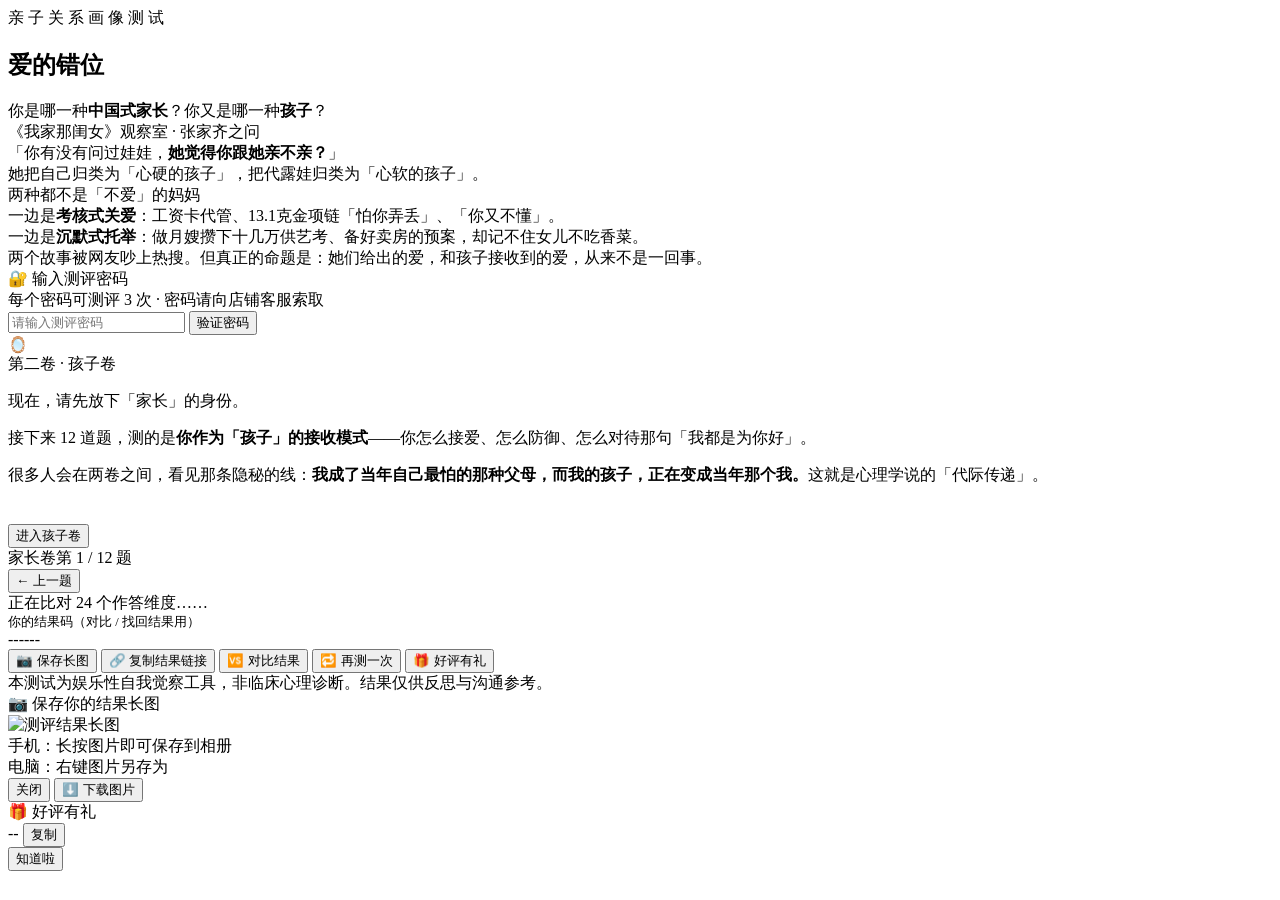
==== index.html @ 981df576 "Add files via upload" ====
<!DOCTYPE html>
<html lang="zh-CN">
<head>
<meta charset="UTF-8" />
<meta name="viewport" content="width=device-width, initial-scale=1, viewport-fit=cover" />
<meta name="description" content="爱的错位：你是哪一种中国式家长？你又是哪一种孩子？24道题，测出你家爱的方式与接收方式之间的错位。" />
<title>爱的错位 · 你是哪一种中国式家长？</title>
<link rel="stylesheet" href="./css/style.css" />
</head>
<body>
<div id="app">

  <!-- ============ 第一屏：密码门 ============ -->
  <section class="screen on" id="s-gate">
    <div class="hero-eyebrow serif">亲 子 关 系 画 像 测 试</div>
    <h1 class="hero-title serif">爱的错位</h1>
    <div class="hero-sub">你是哪一种<b>中国式家长</b>？你又是哪一种<b>孩子</b>？</div>
    <div class="hero-divider"></div>

    <div class="quote-card">
      <div class="who">《我家那闺女》观察室 · 张家齐之问</div>
      <div class="what">「你有没有问过娃娃，<b>她觉得你跟她亲不亲？</b>」</div>
      <div class="note">她把自己归类为「心硬的孩子」，把代露娃归类为「心软的孩子」。</div>
    </div>
    <div class="quote-card">
      <div class="who">两种都不是「不爱」的妈妈</div>
      <div class="what">一边是<b>考核式关爱</b>：工资卡代管、13.1克金项链「怕你弄丢」、「你又不懂」。<br>
      一边是<b>沉默式托举</b>：做月嫂攒下十几万供艺考、备好卖房的预案，却记不住女儿不吃香菜。</div>
      <div class="note">两个故事被网友吵上热搜。但真正的命题是：她们给出的爱，和孩子接收到的爱，从来不是一回事。</div>
    </div>

    <!-- 密码输入态 -->
    <div class="gate-box" id="gate-input">
      <div class="gate-title">🔐 输入测评密码</div>
      <div class="gate-tip">每个密码可测评 3 次 · 密码请向店铺客服索取</div>
      <input class="pwd-input" id="pwd" maxlength="20" placeholder="请输入测评密码" autocomplete="off" />
      <button class="btn btn-main" id="btn-verify">验证密码</button>
      <div class="gate-msg" id="gate-msg"></div>
    </div>

    <!-- 模式选择态（验证通过后显示） -->
    <div class="gate-box" id="gate-mode" style="display:none">
      <div class="gate-title">✅ 密码验证通过</div>
      <div class="gate-tip">选择测评模式，然后开始答题</div>
      <div class="mode-cards" id="mode-cards">
        <div class="mode-card sel" data-mode="both">
          <div class="mt">🧑‍🤝‍🧑 双卷都测（推荐）</div>
          <div class="md">家长卷 12 题 + 孩子卷 12 题，共 24 题，生成错位组合报告</div>
        </div>
        <div class="mode-card" data-mode="parent">
          <div class="mt">🫖 只测家长卷</div>
          <div class="md">12 题，测你「给出爱」的模式</div>
        </div>
        <div class="mode-card" data-mode="child">
          <div class="mt">🪨 只测孩子卷</div>
          <div class="md">12 题，测你「接收爱」的模式</div>
        </div>
      </div>
      <div><span class="remain-pill" id="remain-pill">本密码还可测 3 次</span></div>
      <button class="btn btn-main" id="btn-start">开始测评</button>
      <button class="btn btn-ghost btn-sm" id="btn-switch">换个密码</button>
    </div>
  </section>

  <!-- ============ 两卷之间的过渡 ============ -->
  <section class="screen" id="s-mid">
    <div class="mid-card">
      <div class="mid-emoji">🪞</div>
      <div class="mid-title serif">第二卷 · 孩子卷</div>
      <div class="mid-text">
        <p>现在，请先放下「家长」的身份。</p>
        <p>接下来 12 道题，测的是<b>你作为「孩子」的接收模式</b>——你怎么接爱、怎么防御、怎么对待那句「我都是为你好」。</p>
        <p>很多人会在两卷之间，看见那条隐秘的线：<b>我成了当年自己最怕的那种父母，而我的孩子，正在变成当年那个我。</b>这就是心理学说的「代际传递」。</p>
      </div>
      <button class="btn btn-main" style="margin-top:22px" onclick="App.resumeChild()">进入孩子卷</button>
    </div>
  </section>

  <!-- ============ 答题 ============ -->
  <section class="screen" id="s-quiz">
    <div class="pbar"><div class="pfill" id="pfill"></div></div>
    <div class="pmeta"><span id="pvol">家长卷</span><span id="pnum">第 1 / 12 题</span></div>
    <div class="q-scene" id="qscene"></div>
    <div id="qopts"></div>
    <button class="qback" id="qback" onclick="App.goBack()">← 上一题</button>
  </section>

  <!-- ============ 加载 ============ -->
  <section class="screen" id="s-loading">
    <div class="mid-card">
      <div class="spinner"></div>
      <div class="load-step" id="loadstep">正在比对 24 个作答维度……</div>
    </div>
  </section>

  <!-- ============ 结果 ============ -->
  <section class="screen" id="s-result">
    <!-- 长图捕获区 -->
    <div id="capture"></div>
    <!-- 操作区（不进入长图） -->
    <div class="no-capture">
      <div class="result-code-box">
        <div style="font-size:12.5px;color:var(--ink3)">你的结果码（对比 / 找回结果用）</div>
        <div class="result-code" id="result-code">------</div>
      </div>
      <div class="action-grid">
        <button class="btn btn-main" id="btn-save-img">📷 保存长图</button>
        <button class="btn btn-gold" id="btn-copy-link">🔗 复制结果链接</button>
        <button class="btn btn-ghost" id="btn-compare">🆚 对比结果</button>
        <button class="btn btn-ghost" id="btn-retest">🔁 再测一次</button>
        <button class="btn btn-main wide" id="btn-review">🎁 好评有礼</button>
      </div>
      <div class="foot">本测试为娱乐性自我觉察工具，非临床心理诊断。结果仅供反思与沟通参考。</div>
    </div>
  </section>

</div>

<!-- ============ 长图弹窗 ============ -->
<div class="modal-mask" id="img-modal">
  <div class="modal">
    <div class="modal-title">📷 保存你的结果长图</div>
    <div class="img-wrap"><img id="img-out" alt="测评结果长图" /></div>
    <div class="img-hint" id="img-hint">手机：长按图片即可保存到相册<br>电脑：右键图片另存为</div>
    <div class="btn-row">
      <button class="btn btn-ghost" onclick="App.closeModal('img-modal')">关闭</button>
      <button class="btn btn-main" id="btn-download-img">⬇️ 下载图片</button>
    </div>
  </div>
</div>

<!-- ============ 好评有礼弹窗 ============ -->
<div class="modal-mask" id="review-modal">
  <div class="modal">
    <div class="modal-title">🎁 好评有礼</div>
    <div class="modal-body" id="review-body"></div>
    <div class="copy-line">
      <span class="v" id="review-service">--</span>
      <button class="btn btn-gold btn-sm" style="margin-top:0;flex:none" id="btn-copy-service">复制</button>
    </div>
    <div class="btn-row">
      <button class="btn btn-ghost" onclick="App.closeModal('review-modal')">知道啦</button>
    </div>
  </div>
</div>

<div class="cfg-warn" id="cfg-warn" style="display:none">
  ⚠️ 网站尚未配置 Supabase：请编辑 <b>supabase-config.js</b>，填入你的项目 URL 和 anon key
</div>
<div class="toast" id="toast"></div>

<script src="./vendor/supabase.js"></script>
<script src="./supabase-config.js"></script>
<script src="./js/data.js"></script>
<script src="./js/render.js"></script>
<script src="./js/api.js"></script>
<script src="./js/app.js"></script>
</body>
</html>
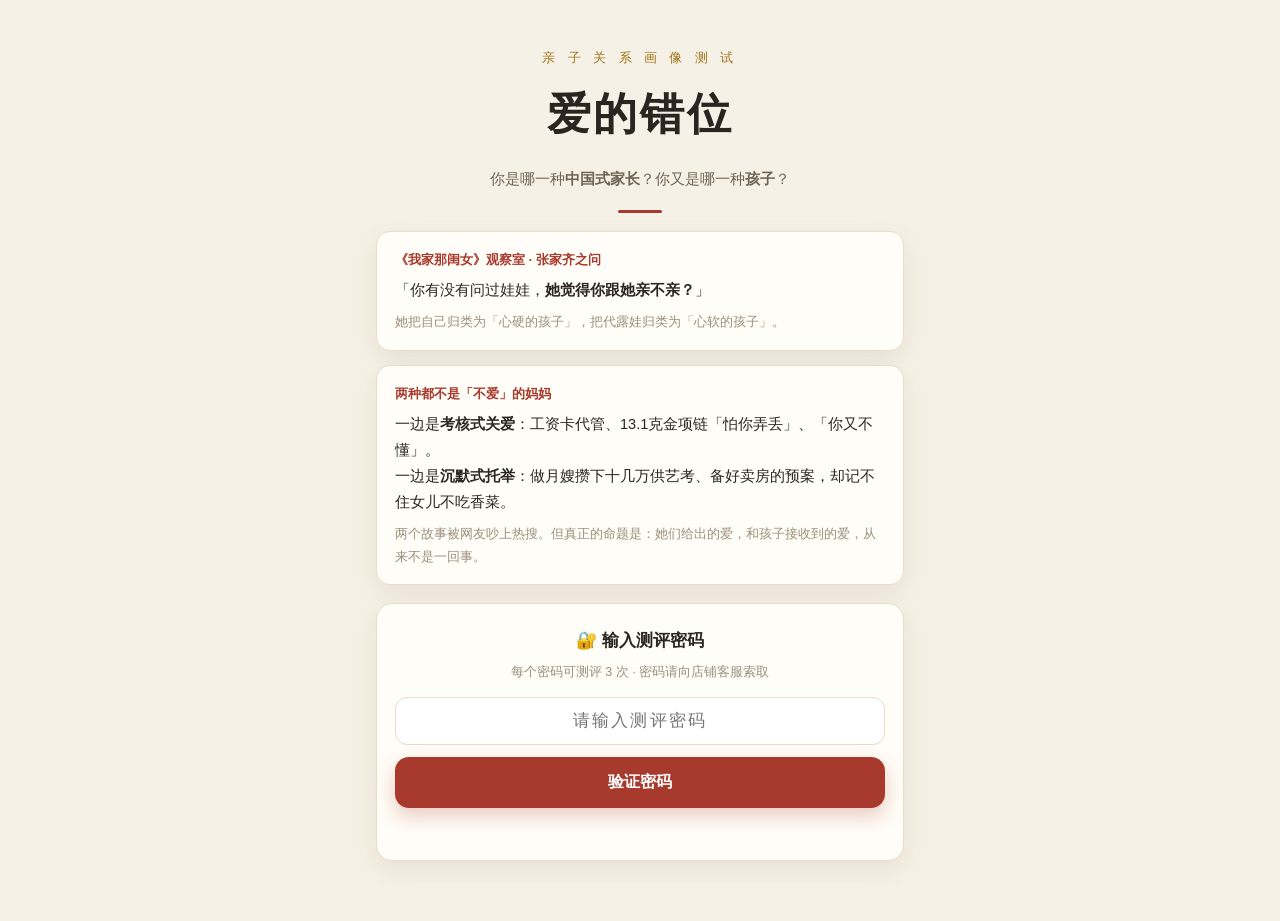
==== commit f55aa3a3: "feat: 添加站点图标，消除 favicon 404" ====
--- a/index.html
+++ b/index.html
@@ -6,6 +6,7 @@
 <meta name="description" content="爱的错位：你是哪一种中国式家长？你又是哪一种孩子？24道题，测出你家爱的方式与接收方式之间的错位。" />
 <title>爱的错位 · 你是哪一种中国式家长？</title>
 <link rel="stylesheet" href="./css/style.css" />
+<link rel="icon" type="image/svg+xml" href="./favicon.svg" />
 </head>
 <body>
 <div id="app">
--- a/css/style.css
+++ b/css/style.css
@@ -0,0 +1,225 @@
+/* 爱的错位 · 全局样式（移动端优先） */
+:root{
+  --paper:#f6f1e6; --card:#fffdf7; --ink:#2a2520; --ink2:#6f6555; --ink3:#9a8f7c;
+  --line:#e7ddc9; --red:#a83a2d; --red-soft:#f7e9e5; --gold:#a0741a; --gold-soft:#f7efdb;
+  --green:#3f6b4f; --shadow:0 8px 28px rgba(90,68,34,.09);
+  --safe-b: env(safe-area-inset-bottom, 0px);
+}
+*{box-sizing:border-box;-webkit-tap-highlight-color:transparent}
+html,body{margin:0;padding:0}
+body{background:var(--paper);color:var(--ink);line-height:1.8;font-size:15px;
+  font-family:-apple-system,BlinkMacSystemFont,"PingFang SC","Hiragino Sans GB","Microsoft YaHei",sans-serif;}
+.serif{font-family:"Noto Serif SC","Source Han Serif SC","Songti SC",SimSun,serif;}
+#app{max-width:560px;margin:0 auto;padding:20px 16px calc(60px + var(--safe-b));}
+.screen{display:none}
+.screen.on{display:block;animation:fade .5s ease both}
+@keyframes fade{from{opacity:0;transform:translateY(12px)}to{opacity:1;transform:none}}
+button{font-family:inherit}
+input{font-size:16px} /* 防 iOS 聚焦自动放大 */
+
+/* ---------- 头部 ---------- */
+.hero-eyebrow{font-size:13px;letter-spacing:.35em;color:var(--gold);text-align:center;margin:26px 0 6px}
+.hero-title{font-size:44px;font-weight:700;text-align:center;margin:0;letter-spacing:.06em}
+.hero-sub{text-align:center;font-size:15px;color:var(--ink2);margin:10px auto 4px;max-width:420px}
+.hero-divider{width:44px;height:3px;background:var(--red);margin:18px auto;border-radius:2px}
+
+/* ---------- 卡片 ---------- */
+.quote-card{background:var(--card);border:1px solid var(--line);border-radius:14px;
+  padding:16px 18px;margin:14px 0;box-shadow:var(--shadow)}
+.quote-card .who{font-size:13px;font-weight:600;color:var(--red);margin-bottom:6px}
+.quote-card .what{font-size:14.5px}
+.quote-card .note{font-size:12.5px;color:var(--ink3);margin-top:8px}
+.lead{font-size:14.5px;color:var(--ink2);margin:18px 2px 6px}
+.lead b{color:var(--ink)}
+.badges{display:flex;flex-wrap:wrap;gap:8px;margin:14px 0 4px;justify-content:center}
+.badge{font-size:12px;background:var(--gold-soft);color:var(--gold);
+  border:1px solid #e8d9b5;border-radius:99px;padding:4px 12px}
+.badge.alt{background:var(--red-soft);color:var(--red);border-color:#eecfc7}
+
+/* ---------- 按钮 ---------- */
+.btn{display:block;width:100%;border:none;border-radius:14px;padding:15px;font-size:16px;
+  font-weight:600;cursor:pointer;margin-top:12px;transition:transform .12s ease;text-align:center}
+.btn:active{transform:scale(.97)}
+.btn[disabled]{opacity:.55;cursor:not-allowed}
+.btn-main{background:var(--red);color:#fff;box-shadow:0 8px 20px rgba(168,58,45,.26)}
+.btn-ghost{background:var(--card);color:var(--ink);border:1px solid var(--line)}
+.btn-gold{background:var(--gold);color:#fff}
+.btn-sm{padding:10px 14px;font-size:14px;border-radius:10px;margin-top:8px}
+.btn-row{display:flex;gap:10px;margin-top:12px}
+.btn-row .btn{flex:1;margin-top:0}
+
+/* ---------- 密码门 ---------- */
+.gate-box{background:var(--card);border:1px solid var(--line);border-radius:16px;
+  padding:22px 18px;box-shadow:var(--shadow);margin-top:18px}
+.gate-title{font-size:17px;font-weight:700;text-align:center;margin-bottom:4px}
+.gate-tip{font-size:12.5px;color:var(--ink3);text-align:center;margin-bottom:14px}
+.pwd-input{width:100%;border:1.5px solid var(--line);border-radius:12px;padding:13px 14px;
+  font-size:17px;letter-spacing:.12em;text-align:center;text-transform:uppercase;background:#fff;
+  color:var(--ink);outline:none;transition:border-color .15s}
+.pwd-input:focus{border-color:var(--red)}
+.gate-msg{font-size:13px;text-align:center;margin-top:10px;min-height:20px}
+.gate-msg.err{color:var(--red)}
+.gate-msg.ok{color:var(--green)}
+.mode-cards{display:grid;grid-template:auto/1fr;gap:10px;margin:14px 0 4px}
+.mode-card{border:1.5px solid var(--line);border-radius:12px;padding:13px 15px;cursor:pointer;
+  background:#fff;transition:border-color .15s, background .15s}
+.mode-card.sel{border-color:var(--red);background:#fdf6f3}
+.mode-card .mt{font-size:15.5px;font-weight:700}
+.mode-card .md{font-size:12.5px;color:var(--ink3);margin-top:2px}
+.remain-pill{display:inline-block;background:var(--gold-soft);color:var(--gold);font-size:12.5px;
+  border-radius:99px;padding:3px 14px;margin-top:10px;font-weight:600}
+
+/* ---------- 答题 ---------- */
+.pbar{height:6px;background:#e9e0cd;border-radius:99px;overflow:hidden;margin:8px 0 10px}
+.pfill{height:100%;background:linear-gradient(90deg,var(--gold),var(--red));border-radius:99px;
+  transition:width .35s ease}
+.pmeta{display:flex;justify-content:space-between;font-size:12.5px;color:var(--ink3);margin-bottom:18px}
+.q-scene{background:var(--card);border:1px solid var(--line);border-left:4px solid var(--red);
+  border-radius:12px;padding:16px;font-size:16.5px;font-weight:600;line-height:1.7;
+  box-shadow:var(--shadow);margin-bottom:16px}
+.q-tag{display:inline-block;font-size:11.5px;color:var(--gold);background:var(--gold-soft);
+  border-radius:6px;padding:1px 8px;margin-bottom:8px;letter-spacing:.1em}
+.opt{display:flex;width:100%;text-align:left;gap:10px;align-items:flex-start;
+  background:var(--card);border:1px solid var(--line);border-radius:12px;
+  padding:13px 14px;font-size:14.5px;line-height:1.65;color:var(--ink);cursor:pointer;
+  margin-bottom:10px;transition:transform .12s ease,border-color .12s ease}
+.opt:active{transform:scale(.98);border-color:var(--red)}
+.opt-key{flex:none;width:24px;height:24px;border-radius:50%;background:#f0e8d6;color:var(--gold);
+  font-size:12.5px;font-weight:700;display:flex;align-items:center;justify-content:center;margin-top:2px}
+.opt.picked{border-color:var(--red);background:#fdf6f3}
+.qback{background:none;border:none;color:var(--ink3);font-size:13px;cursor:pointer;padding:6px 0}
+
+/* ---------- 过渡 / 加载 ---------- */
+.mid-card{background:var(--card);border:1px solid var(--line);border-radius:16px;
+  padding:34px 24px;text-align:center;box-shadow:var(--shadow);margin-top:40px}
+.mid-emoji{font-size:44px}
+.mid-title{font-size:22px;font-weight:700;margin:12px 0 8px}
+.mid-text{font-size:14px;color:var(--ink2);text-align:left;margin-top:14px}
+.spinner{width:44px;height:44px;border:4px solid #e9dfc9;border-top-color:var(--red);
+  border-radius:50%;margin:26px auto;animation:spin 1s linear infinite}
+@keyframes spin{to{transform:rotate(360deg)}}
+.load-step{font-size:14px;color:var(--ink2);min-height:26px}
+
+/* ---------- 结果页 ---------- */
+.r-head{text-align:center;margin:26px 0 6px}
+.r-head .t{font-size:26px;font-weight:700;letter-spacing:.05em}
+.r-head .s{font-size:13px;color:var(--ink3);margin-top:6px}
+.sec-label{font-size:12px;letter-spacing:.3em;color:var(--gold);margin:30px 0 10px;text-align:center}
+.type-card{background:var(--card);border:1px solid var(--line);border-radius:16px;
+  padding:24px 20px;box-shadow:var(--shadow)}
+.type-top{display:flex;align-items:center;gap:14px}
+.type-emoji{font-size:42px;flex:none}
+.type-name{font-size:23px;font-weight:700;line-height:1.3}
+.type-tag{font-size:12.5px;color:var(--red);margin-top:2px}
+.type-desc{font-size:14.5px;margin:16px 0 0}
+.sci-box{background:var(--gold-soft);border-left:3px solid var(--gold);border-radius:0 10px 10px 0;
+  padding:13px 15px;margin-top:16px;font-size:13.5px;color:#5d4d28;line-height:1.75}
+.sci-box .h{font-weight:700;font-size:13px;color:var(--gold);letter-spacing:.05em;display:block;margin-bottom:4px}
+.advice{margin-top:14px;font-size:14px;color:var(--green);font-weight:600}
+.shadow-note{font-size:12.5px;color:var(--ink3);margin-top:12px;text-align:center;line-height:1.7;white-space:pre-line}
+.combo-card{background:#2c2620;color:#f3ead9;border-radius:16px;padding:26px 22px;
+  box-shadow:var(--shadow);margin-top:4px}
+.combo-kicker{font-size:11.5px;letter-spacing:.3em;color:#c9a55e;text-align:center}
+.combo-name{font-size:26px;font-weight:700;text-align:center;color:#e8c886;margin:10px 0 14px;letter-spacing:.05em}
+.combo-text{font-size:14.5px;line-height:1.9;color:#e9dfc9}
+.combo-hot{margin-top:14px;text-align:center}
+.combo-hot span{background:rgba(232,200,134,.16);color:#e8c886;font-size:12.5px;
+  border:1px solid rgba(232,200,134,.4);border-radius:99px;padding:4px 14px}
+.result-code-box{background:var(--card);border:1px dashed #d8c9a6;border-radius:14px;
+  padding:16px;margin-top:22px;text-align:center}
+.result-code{font-size:30px;font-weight:700;letter-spacing:.3em;color:var(--red);font-family:Menlo,Consolas,monospace}
+.bar-row{display:flex;align-items:center;gap:8px;margin-bottom:7px;font-size:12.5px}
+.bar-name{flex:none;width:118px;color:var(--ink2);text-align:right;white-space:nowrap;overflow:hidden;text-overflow:ellipsis}
+.bar-track{flex:1;height:10px;background:#ece3d0;border-radius:99px;overflow:hidden}
+.bar-fill{height:100%;border-radius:99px;background:linear-gradient(90deg,#c9a55e,var(--red));
+  width:0;transition:width .9s cubic-bezier(.2,.7,.2,1)}
+.bar-val{flex:none;width:38px;color:var(--ink3)}
+.theory-item{background:var(--card);border:1px solid var(--line);border-radius:12px;
+  padding:12px 14px;margin-bottom:9px;font-size:13px;color:var(--ink2)}
+.theory-item b{color:var(--ink);font-size:13.5px}
+.share-card{background:var(--card);border:1px dashed #d8c9a6;border-radius:14px;padding:18px;margin-top:22px}
+.share-text{font-size:13.5px;color:var(--ink2);background:#faf6ec;border-radius:10px;padding:12px;line-height:1.7}
+.action-grid{display:grid;grid-template-columns:1fr 1fr;gap:10px;margin-top:14px}
+.action-grid .btn{margin-top:0}
+.action-grid .btn.wide{grid-column:1/3}
+.foot{font-size:11.5px;color:var(--ink3);text-align:center;margin-top:28px;line-height:1.7}
+.watermark{text-align:center;font-size:11px;color:var(--ink3);margin-top:18px;letter-spacing:.2em}
+
+/* ---------- 弹窗 ---------- */
+.modal-mask{position:fixed;inset:0;background:rgba(30,24,16,.62);display:none;
+  align-items:center;justify-content:center;padding:20px;z-index:50}
+.modal-mask.on{display:flex}
+.modal{background:var(--card);border-radius:18px;max-width:420px;width:100%;max-height:86vh;
+  overflow:auto;padding:24px 20px;animation:fade .3s ease both}
+.modal-title{font-size:18px;font-weight:700;text-align:center}
+.modal-body{font-size:14px;color:var(--ink2);margin-top:12px;line-height:1.8}
+.modal-body .hl{color:var(--red);font-weight:700}
+.img-wrap{margin-top:14px;text-align:center}
+.img-wrap img{max-width:100%;border-radius:10px;border:1px solid var(--line)}
+.img-hint{font-size:12.5px;color:var(--ink3);text-align:center;margin-top:10px}
+.copy-line{display:flex;align-items:center;gap:8px;background:#faf6ec;border:1px solid var(--line);
+  border-radius:10px;padding:10px 12px;margin-top:12px;font-size:14px}
+.copy-line .v{flex:1;font-weight:600;color:var(--ink)}
+.toast{position:fixed;left:50%;bottom:calc(36px + var(--safe-b));transform:translateX(-50%) translateY(20px);
+  background:#2c2620;color:#f3ead9;font-size:13.5px;border-radius:99px;padding:10px 22px;
+  opacity:0;pointer-events:none;transition:all .3s ease;z-index:99;max-width:86vw;text-align:center}
+.toast.show{opacity:1;transform:translateX(-50%) translateY(0)}
+
+/* ---------- 对比页 ---------- */
+.cmp-inputs{display:grid;grid-template-columns:1fr;gap:12px;margin-top:14px}
+.cmp-field label{display:block;font-size:13px;font-weight:700;color:var(--ink2);margin-bottom:6px}
+.cmp-field input{width:100%;border:1.5px solid var(--line);border-radius:12px;padding:12px 14px;
+  font-size:17px;letter-spacing:.14em;text-transform:uppercase;background:#fff;color:var(--ink);outline:none}
+.cmp-field input:focus{border-color:var(--red)}
+.recent-pick{display:flex;flex-wrap:wrap;gap:8px;margin-top:8px}
+.recent-chip{font-size:12px;background:var(--gold-soft);color:var(--gold);border:1px solid #e8d9b5;
+  border-radius:99px;padding:4px 12px;cursor:pointer}
+.cmp-cols{display:grid;grid-template-columns:1fr;gap:14px;margin-top:20px}
+@media(min-width:640px){.cmp-cols{grid-template-columns:1fr 1fr}}
+.cmp-col{background:var(--card);border:1px solid var(--line);border-radius:16px;padding:18px 16px;
+  box-shadow:var(--shadow)}
+.cmp-col h3{margin:0 0 4px;font-size:16px;text-align:center}
+.cmp-col .sub{font-size:12px;color:var(--ink3);text-align:center;margin-bottom:12px}
+.cmp-line{font-size:13.5px;margin:8px 0;color:var(--ink2)}
+.cmp-line b{color:var(--ink)}
+.cmp-summary{background:#2c2620;color:#e9dfc9;border-radius:16px;padding:22px 20px;margin-top:18px}
+.cmp-summary .k{font-size:11.5px;letter-spacing:.3em;color:#c9a55e;text-align:center}
+.cmp-summary .v{font-size:19px;font-weight:700;color:#e8c886;text-align:center;margin:8px 0 12px}
+.cmp-summary .t{font-size:14px;line-height:1.9}
+
+/* ---------- 管理后台 ---------- */
+.admin-wrap{max-width:760px}
+.admin-login{max-width:380px;margin:60px auto}
+.table-wrap{overflow-x:auto;margin-top:14px}
+table{width:100%;border-collapse:collapse;font-size:13px;background:var(--card);
+  border:1px solid var(--line);border-radius:12px;overflow:hidden}
+th,td{padding:9px 10px;text-align:left;border-bottom:1px solid var(--line);white-space:nowrap}
+th{background:#f4eddd;color:var(--ink2);font-size:12px}
+tr:last-child td{border-bottom:none}
+.tag{display:inline-block;font-size:11.5px;border-radius:6px;padding:1px 8px;font-weight:600}
+.tag.ok{background:#e8f3ea;color:var(--green)}
+.tag.warn{background:var(--red-soft);color:var(--red)}
+.tag.off{background:#eee;color:#888}
+.gen-bar{display:flex;flex-wrap:wrap;gap:10px;align-items:flex-end;margin-top:14px;
+  background:var(--card);border:1px solid var(--line);border-radius:12px;padding:14px}
+.gen-bar .f{display:flex;flex-direction:column;gap:4px}
+.gen-bar label{font-size:12px;color:var(--ink3)}
+.gen-bar input{width:90px;border:1px solid var(--line);border-radius:8px;padding:8px 10px;font-size:14px}
+.stat-cards{display:grid;grid-template-columns:repeat(3,1fr);gap:10px;margin-top:14px}
+.stat-card{background:var(--card);border:1px solid var(--line);border-radius:12px;padding:14px;text-align:center}
+.stat-card .n{font-size:24px;font-weight:700;color:var(--red)}
+.stat-card .l{font-size:12px;color:var(--ink3)}
+.admin-top{display:flex;justify-content:space-between;align-items:center;margin-top:20px}
+.admin-top h2{font-size:18px;margin:0}
+
+@media (max-width:380px){
+  .hero-title{font-size:37px}
+  .type-name{font-size:20px}
+  .combo-name{font-size:22px}
+  .result-code{font-size:26px}
+}
+
+/* ---------- 配置提示 ---------- */
+.cfg-warn{position:fixed;left:50%;bottom:calc(20px + var(--safe-b));transform:translateX(-50%);
+  background:#fdecea;color:#a83a2d;border:1px solid #f3c1ba;font-size:13px;border-radius:12px;
+  padding:12px 18px;max-width:88vw;text-align:center;z-index:98;box-shadow:var(--shadow);line-height:1.6}
